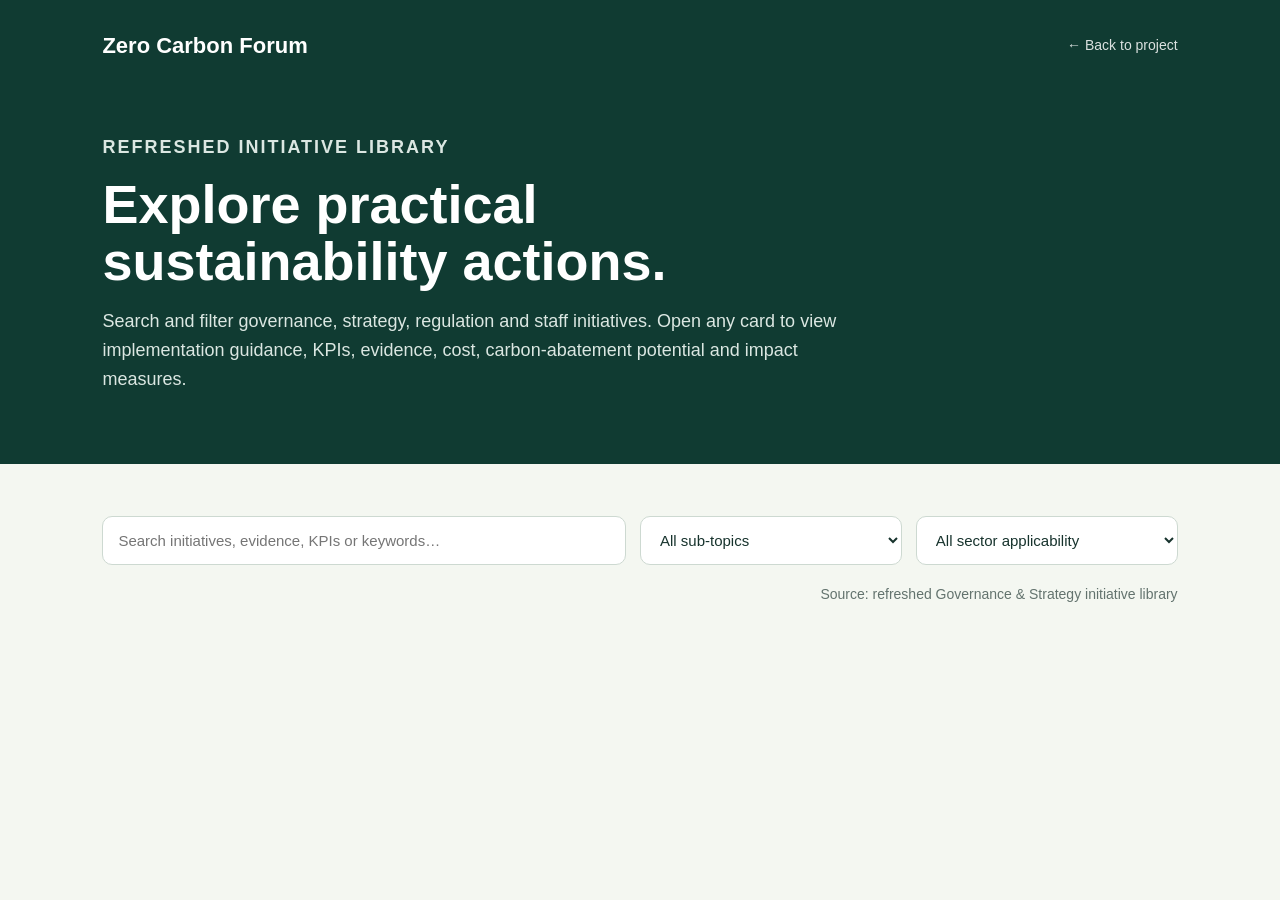
==== initiatives.html @ 6ce363f9 "Add initiatives.html for initiative library" ====
<!DOCTYPE html>
<html lang="en">

<head>

  <meta charset="UTF-8">

  <meta name="viewport"
        content="width=device-width,
        initial-scale=1.0">

  <title>
    Initiative Library | Zero Carbon Forum
  </title>

  <link rel="stylesheet"
        href="style.css">

</head>


<body class="library-page">


  <header class="library-header">

    <nav>

      <div class="logo">
        Zero Carbon Forum
      </div>

      <a class="back-link"
         href="index.html">
        ← Back to project
      </a>

    </nav>


    <p class="library-eyebrow">
      REFRESHED INITIATIVE LIBRARY
    </p>


    <h1>
      Explore practical sustainability actions.
    </h1>


    <p>
      Search and filter governance, strategy,
      regulation and staff initiatives.

      Open any card to view implementation guidance,
      KPIs, evidence, cost, carbon-abatement potential
      and impact measures.
    </p>

  </header>



  <main class="library-shell">


    <div class="library-controls">


      <input
        id="searchInput"
        class="control"
        type="search"
        placeholder="Search initiatives, evidence, KPIs or keywords…"
      >


      <select
        id="topicFilter"
        class="control"
      >

        <option value="">
          All sub-topics
        </option>

      </select>


      <select
        id="sectorFilter"
        class="control"
      >

        <option value="">
          All sector applicability
        </option>

      </select>


    </div>



    <div class="library-meta">

      <span id="resultCount">
      </span>

      <span>
        Source: refreshed Governance & Strategy
        initiative library
      </span>

    </div>



    <div
      id="initiativeGrid"
      class="initiative-grid">
    </div>


  </main>


  <script src="initiatives.js">
  </script>


</body>

</html>
---- style.css ----
* {
  box-sizing: border-box;
  margin: 0;
  padding: 0;
}

html {
  scroll-behavior: smooth;
}

body {
  font-family: Arial, Helvetica, sans-serif;
  color: #17332d;
  background: #f7f8f4;
  line-height: 1.6;
}


/* =========================
   HOME PAGE
========================= */

.hero {
  min-height: 88vh;
  padding: 30px 8%;

  background:
    linear-gradient(
      rgba(12, 53, 45, 0.88),
      rgba(12, 53, 45, 0.88)
    ),
    url(
      "https://images.unsplash.com/photo-1497250681960-ef046c08a56e?auto=format&fit=crop&w=1800&q=80"
    );

  background-size: cover;
  background-position: center;

  color: white;
}


nav {
  display: flex;
  justify-content: space-between;
  align-items: center;

  gap: 24px;
}


.logo {
  font-size: 22px;
  font-weight: 700;
}


.nav-links {
  display: flex;
  gap: 24px;
  flex-wrap: wrap;
  justify-content: flex-end;
}


.nav-links a {
  color: white;
  text-decoration: none;
  font-size: 14px;
}


.hero-content {
  max-width: 850px;
  margin-top: 150px;
}


.tag,
.section-label {
  font-size: 13px;
  letter-spacing: 2px;
  font-weight: 700;
  margin-bottom: 20px;
}


.hero h1 {
  font-size: 64px;
  line-height: 1.05;
  max-width: 900px;
}


.subtitle {
  max-width: 720px;
  margin-top: 28px;

  font-size: 20px;

  color: #e5ebe7;
}


.hero-actions {
  display: flex;
  gap: 14px;
  flex-wrap: wrap;
}


.button {
  display: inline-block;

  margin-top: 35px;

  padding: 14px 24px;

  background: #d8ef70;

  color: #17332d;

  text-decoration: none;

  border-radius: 30px;

  font-weight: 700;

  border: 1px solid #d8ef70;
}


.button-secondary {
  background: transparent;
  color: white;

  border-color: rgba(255, 255, 255, 0.65);
}


.section {
  padding: 100px 8%;
}


.section h2 {
  font-size: 46px;
  line-height: 1.15;

  margin-bottom: 25px;

  max-width: 800px;
}


.intro {
  max-width: 750px;

  font-size: 19px;

  color: #52635e;
}


.stats {
  display: grid;

  grid-template-columns: repeat(3, 1fr);

  gap: 25px;

  margin-top: 60px;
}


.stat-card {
  background: white;

  padding: 35px;

  border-radius: 14px;
}


.stat-card h3 {
  font-size: 42px;

  color: #27594e;
}


.light {
  background: #edf2ec;
}


.cards,
.insight-grid {
  display: grid;

  grid-template-columns: repeat(2, 1fr);

  gap: 25px;

  margin-top: 55px;
}


.card,
.insight {
  padding: 35px;

  background: white;

  border-radius: 14px;
}


.card span {
  color: #7d9c4d;

  font-weight: 700;
}


.card h3,
.insight h3 {
  margin: 15px 0 10px;

  font-size: 22px;
}


.dark {
  background: #153c34;

  color: white;
}


.dark .section-label {
  color: #d8ef70;
}


.recommendations {
  display: grid;

  grid-template-columns: repeat(3, 1fr);

  gap: 30px;

  margin-top: 50px;
}


.recommendations div {
  padding-top: 25px;

  border-top:
    1px solid rgba(255, 255, 255, 0.35);
}


.recommendations h3 {
  margin-bottom: 12px;
}


.library-cta {
  background: #f2f5ea;
}


footer {
  text-align: center;

  padding: 35px;

  background: #0d2924;

  color: #cdd8d4;
}



/* =========================
   INITIATIVE LIBRARY PAGE
========================= */


.library-page {
  background: #f4f7f1;

  min-height: 100vh;
}


.library-header {
  background: #103b32;

  color: white;

  padding: 28px 8% 70px;
}


.library-header nav {
  margin-bottom: 70px;
}


.back-link {
  color: white;

  text-decoration: none;

  opacity: 0.85;

  font-size: 14px;
}


.library-eyebrow {
  color: #d8ef70;

  letter-spacing: 2px;

  font-size: 13px;

  font-weight: 700;

  margin-bottom: 14px;
}


.library-header h1 {
  font-size: 54px;

  line-height: 1.05;

  max-width: 760px;
}


.library-header p {
  max-width: 760px;

  margin-top: 18px;

  color: #dbe7e2;

  font-size: 18px;
}


.library-shell {
  padding: 52px 8% 90px;
}


.library-controls {
  display: grid;

  grid-template-columns:
    2fr 1fr 1fr;

  gap: 14px;

  margin-bottom: 18px;
}


.control {
  width: 100%;

  border: 1px solid #cdd9d1;

  background: white;

  color: #17332d;

  border-radius: 10px;

  padding: 14px 15px;

  font-size: 15px;
}


.library-meta {
  display: flex;

  justify-content: space-between;

  gap: 20px;

  align-items: center;

  color: #63736e;

  margin-bottom: 28px;

  font-size: 14px;
}


.initiative-grid {
  display: grid;

  grid-template-columns:
    repeat(2, minmax(0, 1fr));

  gap: 20px;
}


.initiative-card {
  background: white;

  border: 1px solid #dfe7e1;

  border-radius: 16px;

  overflow: hidden;

  box-shadow:
    0 8px 22px rgba(21, 60, 52, 0.05);
}


.initiative-summary {
  padding: 24px;
}


.card-topline {
  display: flex;

  justify-content: space-between;

  gap: 12px;

  align-items: flex-start;

  margin-bottom: 14px;
}


.topic-pill {
  display: inline-block;

  padding: 6px 10px;

  border-radius: 999px;

  background: #edf3e7;

  color: #416149;

  font-size: 12px;

  font-weight: 700;
}


.initiative-card h3 {
  font-size: 22px;

  line-height: 1.25;

  margin-bottom: 12px;
}


.initiative-card .description {
  color: #5a6b66;

  font-size: 15px;
}


.quick-facts {
  display: grid;

  grid-template-columns:
    1fr 1fr;

  gap: 10px;

  margin-top: 18px;
}


.fact {
  background: #f7f9f5;

  border-radius: 10px;

  padding: 11px;
}


.fact-label {
  display: block;

  font-size: 11px;

  text-transform: uppercase;

  letter-spacing: 0.8px;

  color: #82908b;

  margin-bottom: 4px;
}


.fact-value {
  font-size: 13px;

  font-weight: 700;
}


.details-button {
  width: 100%;

  border: 0;

  border-top:
    1px solid #e5ebe7;

  background: #fbfcfa;

  color: #214c41;

  padding: 14px 18px;

  font-weight: 700;

  cursor: pointer;

  text-align: left;
}


.initiative-details {
  display: none;

  padding: 8px 24px 26px;

  border-top:
    1px solid #edf1ee;
}


.initiative-card.open
.initiative-details {
  display: block;
}


.detail-block {
  margin-top: 20px;
}


.detail-block h4 {
  font-size: 13px;

  text-transform: uppercase;

  letter-spacing: 1px;

  color: #567268;

  margin-bottom: 7px;
}


.detail-block p {
  color: #3f514b;

  font-size: 14px;

  white-space: pre-wrap;
}


.evidence-link {
  color: #27594e;

  word-break: break-word;
}


.empty-state {
  grid-column: 1 / -1;

  background: white;

  border:
    1px dashed #cbd7d0;

  border-radius: 14px;

  padding: 45px;

  text-align: center;

  color: #65766f;
}



/* =========================
   MOBILE
========================= */


@media (max-width: 900px) {

  .nav-links {
    display: none;
  }


  .hero h1,
  .library-header h1 {
    font-size: 42px;
  }


  .stats,
  .cards,
  .insight-grid,
  .recommendations,
  .initiative-grid,
  .library-controls {
    grid-template-columns: 1fr;
  }


  .section h2 {
    font-size: 36px;
  }


  .quick-facts {
    grid-template-columns: 1fr;
  }

}
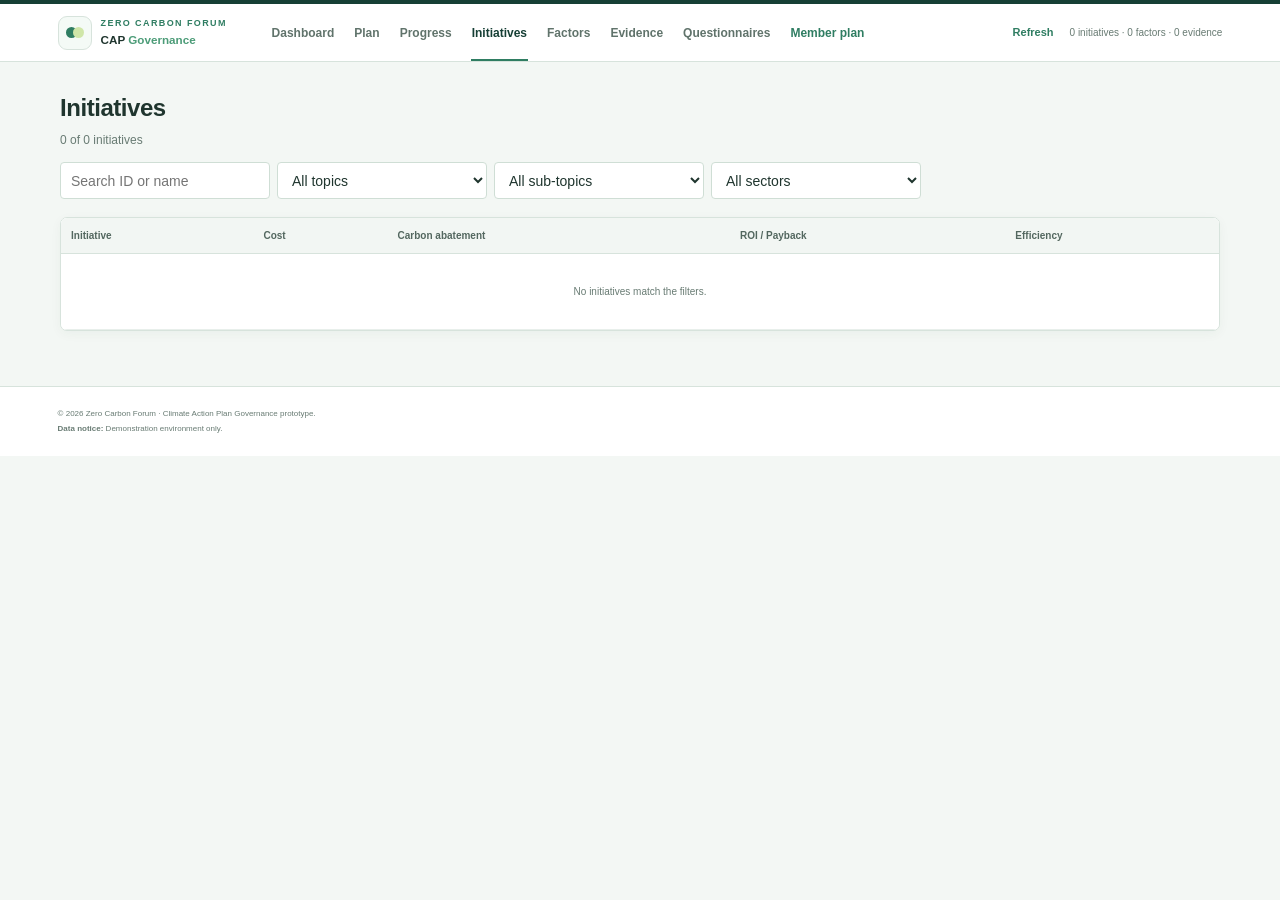
==== commit df08c1d8: "Rename initiative.html to initiatives.html" ====
--- a/initiatives.html
+++ b/initiatives.html
@@ -1,133 +1,269 @@
-<!DOCTYPE html>
+<!doctype html>
 <html lang="en">
 
 <head>
 
-  <meta charset="UTF-8">
-
-  <meta name="viewport"
-        content="width=device-width,
-        initial-scale=1.0">
-
-  <title>
-    Initiative Library | Zero Carbon Forum
-  </title>
-
-  <link rel="stylesheet"
-        href="style.css">
+<meta charset="utf-8">
+
+<meta
+  name="viewport"
+  content="width=device-width,initial-scale=1"
+>
+
+<title>
+  Initiatives · ZCF CAP
+</title>
+
+<link
+  rel="stylesheet"
+  href="style.css"
+>
 
 </head>
 
 
-<body class="library-page">
-
-
-  <header class="library-header">
-
-    <nav>
-
-      <div class="logo">
-        Zero Carbon Forum
-      </div>
-
-      <a class="back-link"
-         href="index.html">
-        ← Back to project
-      </a>
-
-    </nav>
-
-
-    <p class="library-eyebrow">
-      REFRESHED INITIATIVE LIBRARY
-    </p>
-
-
-    <h1>
-      Explore practical sustainability actions.
-    </h1>
-
-
-    <p>
-      Search and filter governance, strategy,
-      regulation and staff initiatives.
-
-      Open any card to view implementation guidance,
-      KPIs, evidence, cost, carbon-abatement potential
-      and impact measures.
-    </p>
-
-  </header>
-
-
-
-  <main class="library-shell">
-
-
-    <div class="library-controls">
-
-
-      <input
-        id="searchInput"
-        class="control"
-        type="search"
-        placeholder="Search initiatives, evidence, KPIs or keywords…"
-      >
-
-
-      <select
-        id="topicFilter"
-        class="control"
-      >
-
-        <option value="">
-          All sub-topics
-        </option>
-
-      </select>
-
-
-      <select
-        id="sectorFilter"
-        class="control"
-      >
-
-        <option value="">
-          All sector applicability
-        </option>
-
-      </select>
-
-
-    </div>
-
-
-
-    <div class="library-meta">
-
-      <span id="resultCount">
-      </span>
-
-      <span>
-        Source: refreshed Governance & Strategy
-        initiative library
-      </span>
-
-    </div>
-
-
-
-    <div
-      id="initiativeGrid"
-      class="initiative-grid">
-    </div>
-
-
-  </main>
-
-
-  <script src="initiatives.js">
-  </script>
+<body data-page="initiatives">
+
+
+<header class="topbar">
+
+  <a
+    class="brand"
+    href="index.html"
+  >
+
+    <span class="brand-mark">
+
+      <i></i>
+
+      <b></b>
+
+    </span>
+
+
+    <span class="brand-copy">
+
+      <strong>
+        ZERO CARBON FORUM
+      </strong>
+
+      <small>
+        CAP
+        <em>Governance</em>
+      </small>
+
+    </span>
+
+  </a>
+
+
+  <nav class="main-nav">
+
+    <a
+      href="index.html"
+      data-page="dashboard"
+    >
+      Dashboard
+    </a>
+
+    <a
+      href="plan.html"
+      data-page="plan"
+    >
+      Plan
+    </a>
+
+    <a
+      href="progress.html"
+      data-page="progress"
+    >
+      Progress
+    </a>
+
+    <a
+      href="initiatives.html"
+      data-page="initiatives"
+    >
+      Initiatives
+    </a>
+
+    <a
+      href="factors.html"
+      data-page="factors"
+    >
+      Factors
+    </a>
+
+    <a
+      href="evidence.html"
+      data-page="evidence"
+    >
+      Evidence
+    </a>
+
+    <a
+      href="questionnaires.html"
+      data-page="questionnaires"
+    >
+      Questionnaires
+    </a>
+
+    <a
+      href="member-plan.html"
+      class="member-link"
+    >
+      Member plan
+    </a>
+
+  </nav>
+
+
+  <div class="top-actions">
+
+    <button
+      id="refreshData"
+      class="text-btn"
+    >
+      Refresh
+    </button>
+
+    <span id="dataStatus">
+      Loading…
+    </span>
+
+  </div>
+
+</header>
+
+
+<main class="page-shell">
+
+
+<section class="heading compact">
+
+  <h1>
+    Initiatives
+  </h1>
+
+  <p id="initiativeSubtitle">
+    Loading initiative catalog…
+  </p>
+
+</section>
+
+
+<div class="filter-row">
+
+  <input
+    id="initiativeSearch"
+    placeholder="Search ID or name"
+  >
+
+
+  <select id="initiativeTopic">
+
+    <option value="">
+      All topics
+    </option>
+
+  </select>
+
+
+  <select id="initiativeSubtopic">
+
+    <option value="">
+      All sub-topics
+    </option>
+
+  </select>
+
+
+  <select id="initiativeSector">
+
+    <option value="">
+      All sectors
+    </option>
+
+  </select>
+
+</div>
+
+
+<section class="panel table-panel">
+
+  <div class="table-wrap">
+
+    <table>
+
+      <thead>
+
+        <tr>
+
+          <th>
+            Initiative
+          </th>
+
+          <th>
+            Cost
+          </th>
+
+          <th>
+            Carbon abatement
+          </th>
+
+          <th>
+            ROI / Payback
+          </th>
+
+          <th>
+            Efficiency
+          </th>
+
+        </tr>
+
+      </thead>
+
+
+      <tbody id="initiativeTable">
+
+        <tr>
+
+          <td
+            colspan="5"
+            class="empty-cell"
+          >
+            Loading…
+          </td>
+
+        </tr>
+
+      </tbody>
+
+    </table>
+
+  </div>
+
+</section>
+
+
+</main>
+
+
+<footer class="footer">
+
+  <p>
+    © 2026 Zero Carbon Forum · Climate Action Plan Governance prototype.
+  </p>
+
+  <p>
+    <strong>Data notice:</strong>
+    Demonstration environment only.
+  </p>
+
+</footer>
+
+
+<script src="app.js"></script>
 
 
 </body>
--- a/style.css
+++ b/style.css
@@ -1,654 +1,2210 @@
+:root {
+
+  --forest:
+    #163f35;
+
+  --forest2:
+    #205c4c;
+
+  --green:
+    #2f7d62;
+
+  --green2:
+    #4c9c78;
+
+  --mint:
+    #eaf5ef;
+
+  --mint2:
+    #f4faf6;
+
+  --sage:
+    #dfece4;
+
+  --lime:
+    #cfe6a8;
+
+  --text:
+    #1f352e;
+
+  --muted:
+    #687b73;
+
+  --page:
+    #f3f7f4;
+
+  --white:
+    #ffffff;
+
+  --line:
+    #d7e3dc;
+
+  --line2:
+    #e8efeb;
+
+  --amber:
+    #a46418;
+
+  --amberbg:
+    #fff9ed;
+
+  --red:
+    #b6524c;
+
+  --shadow:
+    0 3px 12px
+    rgba(
+      24,
+      64,
+      53,
+      0.045
+    );
+
+}
+
+
+
 * {
-  box-sizing: border-box;
-  margin: 0;
-  padding: 0;
-}
+
+  box-sizing:
+    border-box;
+
+}
+
+
 
 html {
-  scroll-behavior: smooth;
-}
+
+  scroll-behavior:
+    smooth;
+
+}
+
+
 
 body {
-  font-family: Arial, Helvetica, sans-serif;
-  color: #17332d;
-  background: #f7f8f4;
-  line-height: 1.6;
-}
-
-
-/* =========================
-   HOME PAGE
-========================= */
-
-.hero {
-  min-height: 88vh;
-  padding: 30px 8%;
-
-  background:
-    linear-gradient(
-      rgba(12, 53, 45, 0.88),
-      rgba(12, 53, 45, 0.88)
-    ),
-    url(
-      "https://images.unsplash.com/photo-1497250681960-ef046c08a56e?auto=format&fit=crop&w=1800&q=80"
+
+  margin:
+    0;
+
+  background:
+    var(--page);
+
+  color:
+    var(--text);
+
+  font-family:
+    Inter,
+    -apple-system,
+    BlinkMacSystemFont,
+    "Segoe UI",
+    Arial,
+    sans-serif;
+
+  font-size:
+    14px;
+
+  line-height:
+    1.5;
+
+}
+
+
+
+button,
+input,
+select,
+textarea {
+
+  font:
+    inherit;
+
+}
+
+
+
+/* ===============================
+   TOP NAVIGATION
+================================ */
+
+.topbar {
+
+  min-height:
+    62px;
+
+  background:
+    var(--white);
+
+  border-top:
+    4px solid
+    var(--forest);
+
+  border-bottom:
+    1px solid
+    var(--line);
+
+  display:
+    flex;
+
+  align-items:
+    center;
+
+  padding:
+    0 4.5%;
+
+  gap:
+    24px;
+
+  position:
+    sticky;
+
+  top:
+    0;
+
+  z-index:
+    50;
+
+}
+
+
+
+.brand {
+
+  display:
+    flex;
+
+  align-items:
+    center;
+
+  gap:
+    9px;
+
+  text-decoration:
+    none;
+
+  color:
+    var(--text);
+
+  min-width:
+    180px;
+
+}
+
+
+
+.brand-mark {
+
+  width:
+    34px;
+
+  height:
+    34px;
+
+  border:
+    1px solid
+    var(--line);
+
+  border-radius:
+    9px;
+
+  display:
+    flex;
+
+  align-items:
+    center;
+
+  justify-content:
+    center;
+
+  background:
+    var(--mint2);
+
+}
+
+
+
+.brand-mark i,
+.brand-mark b {
+
+  display:
+    block;
+
+  width:
+    11px;
+
+  height:
+    11px;
+
+  border-radius:
+    50%;
+
+  margin:
+    -2px;
+
+}
+
+
+
+.brand-mark i {
+
+  background:
+    var(--green);
+
+}
+
+
+
+.brand-mark b {
+
+  background:
+    var(--lime);
+
+}
+
+
+
+.brand-copy strong {
+
+  display:
+    block;
+
+  font-size:
+    9px;
+
+  letter-spacing:
+    1.4px;
+
+  color:
+    var(--green);
+
+  font-weight:
+    800;
+
+}
+
+
+
+.brand-copy small {
+
+  display:
+    block;
+
+  font-weight:
+    750;
+
+}
+
+
+
+.brand-copy em {
+
+  font-style:
+    normal;
+
+  color:
+    var(--green2);
+
+}
+
+
+
+.main-nav {
+
+  display:
+    flex;
+
+  align-self:
+    stretch;
+
+  align-items:
+    center;
+
+  flex:
+    1;
+
+  overflow-x:
+    auto;
+
+}
+
+
+
+.main-nav a {
+
+  height:
+    100%;
+
+  display:
+    flex;
+
+  align-items:
+    center;
+
+  padding:
+    0 10px;
+
+  color:
+    #60736b;
+
+  text-decoration:
+    none;
+
+  font-size:
+    12px;
+
+  font-weight:
+    650;
+
+  white-space:
+    nowrap;
+
+  position:
+    relative;
+
+}
+
+
+
+.main-nav a:hover {
+
+  color:
+    var(--forest);
+
+}
+
+
+
+.main-nav a.active {
+
+  color:
+    var(--forest);
+
+}
+
+
+
+.main-nav a.active::after {
+
+  content:
+    "";
+
+  position:
+    absolute;
+
+  left:
+    9px;
+
+  right:
+    9px;
+
+  bottom:
+    0;
+
+  height:
+    2px;
+
+  background:
+    var(--green);
+
+}
+
+
+
+.main-nav .member-link {
+
+  color:
+    var(--green);
+
+}
+
+
+
+.top-actions {
+
+  display:
+    flex;
+
+  align-items:
+    center;
+
+  gap:
+    10px;
+
+}
+
+
+
+.text-btn {
+
+  border:
+    0;
+
+  background:
+    none;
+
+  color:
+    var(--green);
+
+  font-size:
+    11px;
+
+  font-weight:
+    700;
+
+  cursor:
+    pointer;
+
+}
+
+
+
+#dataStatus {
+
+  font-size:
+    10px;
+
+  color:
+    var(--muted);
+
+  white-space:
+    nowrap;
+
+}
+
+
+
+/* ===============================
+   MAIN
+================================ */
+
+.page-shell {
+
+  width:
+    min(
+      1160px,
+      calc(
+        100% - 46px
+      )
     );
 
-  background-size: cover;
-  background-position: center;
-
-  color: white;
-}
-
-
-nav {
-  display: flex;
-  justify-content: space-between;
-  align-items: center;
-
-  gap: 24px;
-}
-
-
-.logo {
-  font-size: 22px;
-  font-weight: 700;
-}
-
-
-.nav-links {
-  display: flex;
-  gap: 24px;
-  flex-wrap: wrap;
-  justify-content: flex-end;
-}
-
-
-.nav-links a {
-  color: white;
-  text-decoration: none;
-  font-size: 14px;
-}
-
-
-.hero-content {
-  max-width: 850px;
-  margin-top: 150px;
-}
-
-
-.tag,
+  margin:
+    auto;
+
+  padding:
+    28px 0 55px;
+
+}
+
+
+
+.heading {
+
+  margin-bottom:
+    20px;
+
+}
+
+
+
+.heading.compact {
+
+  margin-bottom:
+    13px;
+
+}
+
+
+
+.heading.split {
+
+  display:
+    flex;
+
+  justify-content:
+    space-between;
+
+  align-items:
+    flex-start;
+
+  gap:
+    20px;
+
+}
+
+
+
+.heading h1 {
+
+  font-size:
+    24px;
+
+  letter-spacing:
+    -0.45px;
+
+  margin:
+    0 0 5px;
+
+}
+
+
+
+.heading p {
+
+  margin:
+    0;
+
+  color:
+    var(--muted);
+
+  font-size:
+    12px;
+
+}
+
+
+
+.eyebrow {
+
+  font-size:
+    9px;
+
+  letter-spacing:
+    1.6px;
+
+  color:
+    var(--green);
+
+  font-weight:
+    850;
+
+  margin:
+    0 0 7px;
+
+  text-transform:
+    uppercase;
+
+}
+
+
+
 .section-label {
-  font-size: 13px;
-  letter-spacing: 2px;
-  font-weight: 700;
-  margin-bottom: 20px;
-}
-
-
-.hero h1 {
-  font-size: 64px;
-  line-height: 1.05;
-  max-width: 900px;
-}
-
-
-.subtitle {
-  max-width: 720px;
-  margin-top: 28px;
-
-  font-size: 20px;
-
-  color: #e5ebe7;
-}
-
-
-.hero-actions {
-  display: flex;
-  gap: 14px;
-  flex-wrap: wrap;
-}
-
-
-.button {
-  display: inline-block;
-
-  margin-top: 35px;
-
-  padding: 14px 24px;
-
-  background: #d8ef70;
-
-  color: #17332d;
-
-  text-decoration: none;
-
-  border-radius: 30px;
-
-  font-weight: 700;
-
-  border: 1px solid #d8ef70;
-}
-
-
-.button-secondary {
-  background: transparent;
-  color: white;
-
-  border-color: rgba(255, 255, 255, 0.65);
-}
-
-
-.section {
-  padding: 100px 8%;
-}
-
-
-.section h2 {
-  font-size: 46px;
-  line-height: 1.15;
-
-  margin-bottom: 25px;
-
-  max-width: 800px;
-}
-
-
-.intro {
-  max-width: 750px;
-
-  font-size: 19px;
-
-  color: #52635e;
-}
-
-
-.stats {
-  display: grid;
-
-  grid-template-columns: repeat(3, 1fr);
-
-  gap: 25px;
-
-  margin-top: 60px;
-}
-
-
-.stat-card {
-  background: white;
-
-  padding: 35px;
-
-  border-radius: 14px;
-}
-
-
-.stat-card h3 {
-  font-size: 42px;
-
-  color: #27594e;
-}
-
-
-.light {
-  background: #edf2ec;
-}
-
-
-.cards,
-.insight-grid {
-  display: grid;
-
-  grid-template-columns: repeat(2, 1fr);
-
-  gap: 25px;
-
-  margin-top: 55px;
-}
-
-
-.card,
-.insight {
-  padding: 35px;
-
-  background: white;
-
-  border-radius: 14px;
-}
-
-
-.card span {
-  color: #7d9c4d;
-
-  font-weight: 700;
-}
-
-
-.card h3,
-.insight h3 {
-  margin: 15px 0 10px;
-
-  font-size: 22px;
-}
-
-
-.dark {
-  background: #153c34;
-
-  color: white;
-}
-
-
-.dark .section-label {
-  color: #d8ef70;
-}
-
-
-.recommendations {
-  display: grid;
-
-  grid-template-columns: repeat(3, 1fr);
-
-  gap: 30px;
-
-  margin-top: 50px;
-}
-
-
-.recommendations div {
-  padding-top: 25px;
-
-  border-top:
-    1px solid rgba(255, 255, 255, 0.35);
-}
-
-
-.recommendations h3 {
-  margin-bottom: 12px;
-}
-
-
-.library-cta {
-  background: #f2f5ea;
-}
-
-
-footer {
-  text-align: center;
-
-  padding: 35px;
-
-  background: #0d2924;
-
-  color: #cdd8d4;
-}
-
-
-
-/* =========================
-   INITIATIVE LIBRARY PAGE
-========================= */
-
-
-.library-page {
-  background: #f4f7f1;
-
-  min-height: 100vh;
-}
-
-
-.library-header {
-  background: #103b32;
-
-  color: white;
-
-  padding: 28px 8% 70px;
-}
-
-
-.library-header nav {
-  margin-bottom: 70px;
-}
-
-
-.back-link {
-  color: white;
-
-  text-decoration: none;
-
-  opacity: 0.85;
-
-  font-size: 14px;
-}
-
-
-.library-eyebrow {
-  color: #d8ef70;
-
-  letter-spacing: 2px;
-
-  font-size: 13px;
-
-  font-weight: 700;
-
-  margin-bottom: 14px;
-}
-
-
-.library-header h1 {
-  font-size: 54px;
-
-  line-height: 1.05;
-
-  max-width: 760px;
-}
-
-
-.library-header p {
-  max-width: 760px;
-
-  margin-top: 18px;
-
-  color: #dbe7e2;
-
-  font-size: 18px;
-}
-
-
-.library-shell {
-  padding: 52px 8% 90px;
-}
-
-
-.library-controls {
-  display: grid;
+
+  font-size:
+    11px;
+
+  margin:
+    24px 0 8px;
+
+}
+
+
+
+/* ===============================
+   BUTTONS
+================================ */
+
+.btn {
+
+  display:
+    inline-flex;
+
+  align-items:
+    center;
+
+  justify-content:
+    center;
+
+  border-radius:
+    6px;
+
+  padding:
+    9px 14px;
+
+  border:
+    1px solid
+    var(--line);
+
+  font-size:
+    10px;
+
+  font-weight:
+    750;
+
+  text-decoration:
+    none;
+
+  cursor:
+    pointer;
+
+}
+
+
+
+.btn.primary {
+
+  background:
+    var(--forest2);
+
+  border-color:
+    var(--forest2);
+
+  color:
+    white;
+
+}
+
+
+
+.btn.primary:hover {
+
+  background:
+    var(--forest);
+
+}
+
+
+
+.btn.secondary {
+
+  background:
+    white;
+
+  color:
+    var(--forest);
+
+}
+
+
+
+.btn.danger {
+
+  background:
+    white;
+
+  color:
+    var(--red);
+
+  border-color:
+    #dfaaa6;
+
+}
+
+
+
+/* ===============================
+   DASHBOARD CARDS
+================================ */
+
+.metric-grid {
+
+  display:
+    grid;
+
+  gap:
+    10px;
+
+}
+
+
+
+.metric-grid.four {
 
   grid-template-columns:
-    2fr 1fr 1fr;
-
-  gap: 14px;
-
-  margin-bottom: 18px;
-}
-
-
-.control {
-  width: 100%;
-
-  border: 1px solid #cdd9d1;
-
-  background: white;
-
-  color: #17332d;
-
-  border-radius: 10px;
-
-  padding: 14px 15px;
-
-  font-size: 15px;
-}
-
-
-.library-meta {
-  display: flex;
-
-  justify-content: space-between;
-
-  gap: 20px;
-
-  align-items: center;
-
-  color: #63736e;
-
-  margin-bottom: 28px;
-
-  font-size: 14px;
-}
-
-
-.initiative-grid {
-  display: grid;
+    repeat(
+      4,
+      1fr
+    );
+
+}
+
+
+
+.metric-grid.five {
 
   grid-template-columns:
-    repeat(2, minmax(0, 1fr));
-
-  gap: 20px;
-}
-
-
-.initiative-card {
-  background: white;
-
-  border: 1px solid #dfe7e1;
-
-  border-radius: 16px;
-
-  overflow: hidden;
+    repeat(
+      5,
+      1fr
+    );
+
+}
+
+
+
+.metric-card {
+
+  background:
+    white;
+
+  border:
+    1px solid
+    var(--line);
+
+  border-radius:
+    7px;
+
+  padding:
+    14px;
+
+  min-height:
+    100px;
 
   box-shadow:
-    0 8px 22px rgba(21, 60, 52, 0.05);
-}
-
-
-.initiative-summary {
-  padding: 24px;
-}
-
-
-.card-topline {
-  display: flex;
-
-  justify-content: space-between;
-
-  gap: 12px;
-
-  align-items: flex-start;
-
-  margin-bottom: 14px;
-}
-
-
-.topic-pill {
-  display: inline-block;
-
-  padding: 6px 10px;
-
-  border-radius: 999px;
-
-  background: #edf3e7;
-
-  color: #416149;
-
-  font-size: 12px;
-
-  font-weight: 700;
-}
-
-
-.initiative-card h3 {
-  font-size: 22px;
-
-  line-height: 1.25;
-
-  margin-bottom: 12px;
-}
-
-
-.initiative-card .description {
-  color: #5a6b66;
-
-  font-size: 15px;
-}
-
-
-.quick-facts {
-  display: grid;
+    var(--shadow);
+
+}
+
+
+
+.metric-card.warn {
+
+  background:
+    var(--amberbg);
+
+  border-color:
+    #e7cb9e;
+
+}
+
+
+
+.metric-card span,
+.metric-card small {
+
+  display:
+    block;
+
+  color:
+    var(--muted);
+
+  font-size:
+    9px;
+
+}
+
+
+
+.metric-card strong {
+
+  display:
+    block;
+
+  font-size:
+    28px;
+
+  line-height:
+    1.15;
+
+  margin:
+    4px 0;
+
+  color:
+    var(--forest);
+
+}
+
+
+
+.metric-card.warn strong {
+
+  color:
+    var(--amber);
+
+}
+
+
+
+.metric-card.compact {
+
+  min-height:
+    67px;
+
+}
+
+
+
+.metric-card.compact strong {
+
+  font-size:
+    22px;
+
+}
+
+
+
+/* ===============================
+   MANAGE LIBRARY
+================================ */
+
+.manage-grid {
+
+  display:
+    grid;
 
   grid-template-columns:
     1fr 1fr;
 
-  gap: 10px;
-
-  margin-top: 18px;
-}
-
-
-.fact {
-  background: #f7f9f5;
-
-  border-radius: 10px;
-
-  padding: 11px;
-}
-
-
-.fact-label {
-  display: block;
-
-  font-size: 11px;
-
-  text-transform: uppercase;
-
-  letter-spacing: 0.8px;
-
-  color: #82908b;
-
-  margin-bottom: 4px;
-}
-
-
-.fact-value {
-  font-size: 13px;
-
-  font-weight: 700;
-}
-
-
-.details-button {
-  width: 100%;
-
-  border: 0;
+  gap:
+    10px;
+
+}
+
+
+
+.manage-card {
+
+  min-height:
+    65px;
+
+  background:
+    white;
+
+  border:
+    1px solid
+    var(--line);
+
+  border-radius:
+    7px;
+
+  padding:
+    13px;
+
+  text-decoration:
+    none;
+
+  color:
+    var(--text);
+
+  box-shadow:
+    var(--shadow);
+
+}
+
+
+
+.manage-card:hover {
+
+  border-color:
+    #a9c6b6;
+
+  background:
+    var(--mint2);
+
+}
+
+
+
+.manage-card strong,
+.manage-card span {
+
+  display:
+    block;
+
+}
+
+
+
+.manage-card strong {
+
+  font-size:
+    12px;
+
+  margin-bottom:
+    4px;
+
+  color:
+    var(--forest);
+
+}
+
+
+
+.manage-card span {
+
+  font-size:
+    10px;
+
+  color:
+    var(--muted);
+
+}
+
+
+
+/* ===============================
+   PANELS
+================================ */
+
+.panel {
+
+  background:
+    white;
+
+  border:
+    1px solid
+    var(--line);
+
+  border-radius:
+    7px;
+
+  padding:
+    14px;
+
+  margin-top:
+    18px;
+
+  box-shadow:
+    var(--shadow);
+
+}
+
+
+
+.panel.table-panel {
+
+  padding:
+    0;
+
+  overflow:
+    hidden;
+
+}
+
+
+
+.panel-head {
+
+  display:
+    flex;
+
+  justify-content:
+    space-between;
+
+  align-items:
+    center;
+
+  gap:
+    14px;
+
+  margin-bottom:
+    10px;
+
+}
+
+
+
+.panel-head h2,
+.panel h2 {
+
+  font-size:
+    12px;
+
+  margin:
+    0 0 7px;
+
+}
+
+
+
+.panel-head p,
+.muted-copy {
+
+  font-size:
+    10px;
+
+  color:
+    var(--muted);
+
+  margin:
+    3px 0;
+
+}
+
+
+
+.underlink,
+.text-action {
+
+  border:
+    0;
+
+  background:
+    none;
+
+  color:
+    var(--green);
+
+  font-size:
+    10px;
+
+  font-weight:
+    700;
+
+  text-decoration:
+    underline;
+
+  cursor:
+    pointer;
+
+}
+
+
+
+/* ===============================
+   ACTIVITY
+================================ */
+
+.activity-list {
 
   border-top:
-    1px solid #e5ebe7;
-
-  background: #fbfcfa;
-
-  color: #214c41;
-
-  padding: 14px 18px;
-
-  font-weight: 700;
-
-  cursor: pointer;
-
-  text-align: left;
-}
-
-
-.initiative-details {
-  display: none;
-
-  padding: 8px 24px 26px;
+    1px solid
+    var(--line2);
+
+}
+
+
+
+.activity-row {
+
+  display:
+    grid;
+
+  grid-template-columns:
+    130px 1fr 120px;
+
+  gap:
+    12px;
+
+  padding:
+    10px 0;
+
+  border-bottom:
+    1px solid
+    var(--line2);
+
+  font-size:
+    10px;
+
+}
+
+
+
+/* ===============================
+   TECHNICAL HEALTH
+================================ */
+
+.technical summary {
+
+  font-size:
+    10px;
+
+  font-weight:
+    750;
+
+  cursor:
+    pointer;
+
+}
+
+
+
+.technical-grid {
+
+  display:
+    grid;
+
+  grid-template-columns:
+    repeat(
+      4,
+      1fr
+    );
+
+  gap:
+    12px;
 
   border-top:
-    1px solid #edf1ee;
-}
-
-
-.initiative-card.open
-.initiative-details {
-  display: block;
-}
-
-
-.detail-block {
-  margin-top: 20px;
-}
-
-
-.detail-block h4 {
-  font-size: 13px;
-
-  text-transform: uppercase;
-
-  letter-spacing: 1px;
-
-  color: #567268;
-
-  margin-bottom: 7px;
-}
-
-
-.detail-block p {
-  color: #3f514b;
-
-  font-size: 14px;
-
-  white-space: pre-wrap;
-}
-
-
-.evidence-link {
-  color: #27594e;
-
-  word-break: break-word;
-}
-
-
-.empty-state {
-  grid-column: 1 / -1;
-
-  background: white;
+    1px solid
+    var(--line2);
+
+  margin-top:
+    10px;
+
+  padding-top:
+    12px;
+
+}
+
+
+
+.technical-grid span {
+
+  display:
+    block;
+
+  color:
+    var(--muted);
+
+  font-size:
+    9px;
+
+}
+
+
+
+.technical-grid strong {
+
+  font-size:
+    13px;
+
+}
+
+
+
+/* ===============================
+   COVERAGE BAR
+================================ */
+
+.coverage-bars {
+
+  display:
+    flex;
+
+  flex-direction:
+    column;
+
+  gap:
+    12px;
+
+}
+
+
+
+.coverage-row {
+
+  display:
+    grid;
+
+  grid-template-columns:
+    100px 1fr 70px;
+
+  gap:
+    10px;
+
+  align-items:
+    center;
+
+  font-size:
+    10px;
+
+}
+
+
+
+.bar-track {
+
+  height:
+    9px;
+
+  background:
+    #edf3ef;
+
+  border-radius:
+    10px;
+
+  overflow:
+    hidden;
+
+}
+
+
+
+.bar-fill {
+
+  height:
+    100%;
+
+  background:
+    var(--green);
+
+  border-radius:
+    10px;
+
+}
+
+
+
+/* ===============================
+   FILTERS
+================================ */
+
+.filter-row {
+
+  display:
+    flex;
+
+  gap:
+    7px;
+
+  flex-wrap:
+    wrap;
+
+  margin:
+    10px 0;
+
+}
+
+
+
+.filter-row input,
+.filter-row select,
+.panel input,
+.simple-field input {
+
+  height:
+    37px;
 
   border:
-    1px dashed #cbd7d0;
-
-  border-radius: 14px;
-
-  padding: 45px;
-
-  text-align: center;
-
-  color: #65766f;
-}
-
-
-
-/* =========================
-   MOBILE
-========================= */
-
-
-@media (max-width: 900px) {
-
-  .nav-links {
-    display: none;
+    1px solid
+    #cfded5;
+
+  background:
+    white;
+
+  color:
+    var(--text);
+
+  padding:
+    0 10px;
+
+  min-width:
+    210px;
+
+  outline:
+    none;
+
+  border-radius:
+    4px;
+
+}
+
+
+
+.wide-input {
+
+  width:
+    430px;
+
+}
+
+
+
+/* ===============================
+   TABLE
+================================ */
+
+.table-wrap {
+
+  overflow:
+    auto;
+
+}
+
+
+
+table {
+
+  width:
+    100%;
+
+  border-collapse:
+    collapse;
+
+  background:
+    white;
+
+  font-size:
+    10px;
+
+}
+
+
+
+th {
+
+  text-align:
+    left;
+
+  background:
+    #f2f6f3;
+
+  color:
+    #53675f;
+
+  padding:
+    10px;
+
+  border-bottom:
+    1px solid
+    var(--line);
+
+  white-space:
+    nowrap;
+
+}
+
+
+
+td {
+
+  padding:
+    10px;
+
+  border-bottom:
+    1px solid
+    var(--line2);
+
+  vertical-align:
+    top;
+
+  line-height:
+    1.5;
+
+}
+
+
+
+tbody tr:hover td {
+
+  background:
+    #fbfdfc;
+
+}
+
+
+
+.empty-cell {
+
+  text-align:
+    center;
+
+  color:
+    var(--muted);
+
+  padding:
+    30px;
+
+}
+
+
+
+.initiative-title strong {
+
+  display:
+    block;
+
+  color:
+    var(--forest);
+
+  font-size:
+    10px;
+
+}
+
+
+
+.initiative-title small {
+
+  display:
+    block;
+
+  color:
+    var(--muted);
+
+  margin-top:
+    4px;
+
+}
+
+
+
+.pill {
+
+  display:
+    inline-block;
+
+  padding:
+    3px 7px;
+
+  border-radius:
+    999px;
+
+  font-size:
+    8px;
+
+}
+
+
+
+.pill.success {
+
+  background:
+    var(--mint);
+
+  color:
+    var(--green);
+
+}
+
+
+
+.pill.neutral {
+
+  background:
+    #edf1ef;
+
+  color:
+    #687b73;
+
+}
+
+
+
+.toggle {
+
+  font-size:
+    9px;
+
+  color:
+    #697b73;
+
+}
+
+
+
+.toggle.on {
+
+  color:
+    var(--green);
+
+  font-weight:
+    800;
+
+}
+
+
+
+.source-link {
+
+  color:
+    var(--green);
+
+  text-decoration:
+    underline;
+
+}
+
+
+
+.factor-type {
+
+  display:
+    inline-block;
+
+  padding:
+    3px 7px;
+
+  border-radius:
+    999px;
+
+  background:
+    var(--mint);
+
+  color:
+    var(--green);
+
+  font-size:
+    8px;
+
+  font-weight:
+    700;
+
+}
+
+
+
+.availability {
+
+  font-size:
+    8px;
+
+  font-weight:
+    700;
+
+  color:
+    var(--green);
+
+}
+
+
+
+/* ===============================
+   QUESTIONNAIRE
+================================ */
+
+.question-shell {
+
+  width:
+    min(
+      700px,
+      100%
+    );
+
+  margin:
+    auto;
+
+  background:
+    white;
+
+  border:
+    1px solid
+    var(--line);
+
+  border-radius:
+    11px;
+
+  padding:
+    22px;
+
+  box-shadow:
+    var(--shadow);
+
+}
+
+
+
+.step-pills {
+
+  display:
+    flex;
+
+  gap:
+    7px;
+
+  flex-wrap:
+    wrap;
+
+  margin-bottom:
+    22px;
+
+}
+
+
+
+.step-pills button {
+
+  border:
+    1px solid
+    #9ccdb4;
+
+  background:
+    #f0fbf5;
+
+  color:
+    #315f4d;
+
+  border-radius:
+    20px;
+
+  padding:
+    6px 11px;
+
+  font-size:
+    9px;
+
+  cursor:
+    pointer;
+
+}
+
+
+
+.step-pills button.active {
+
+  background:
+    var(--forest2);
+
+  border-color:
+    var(--forest2);
+
+  color:
+    white;
+
+}
+
+
+
+.qpanel {
+
+  display:
+    none;
+
+}
+
+
+
+.qpanel.active {
+
+  display:
+    block;
+
+}
+
+
+
+.qpanel h2 {
+
+  font-size:
+    19px;
+
+  margin:
+    3px 0;
+
+}
+
+
+
+.qpanel > p {
+
+  color:
+    var(--muted);
+
+  font-size:
+    11px;
+
+}
+
+
+
+.step-caption {
+
+  color:
+    var(--green) !important;
+
+  font-size:
+    9px !important;
+
+  font-weight:
+    800;
+
+}
+
+
+
+.question {
+
+  display:
+    block;
+
+  margin:
+    20px 0;
+
+}
+
+
+
+.question > span {
+
+  display:
+    block;
+
+  font-size:
+    11px;
+
+  font-weight:
+    750;
+
+}
+
+
+
+.question > small {
+
+  display:
+    block;
+
+  font-size:
+    9px;
+
+  color:
+    var(--muted);
+
+  margin:
+    4px 0 8px;
+
+}
+
+
+
+.question > input {
+
+  width:
+    100%;
+
+  height:
+    37px;
+
+  border:
+    1px solid
+    var(--line);
+
+  border-radius:
+    5px;
+
+  padding:
+    0 10px;
+
+}
+
+
+
+.radio-grid {
+
+  display:
+    grid;
+
+  grid-template-columns:
+    1fr 1fr;
+
+  gap:
+    8px;
+
+}
+
+
+
+.radio-grid label {
+
+  border:
+    1px solid
+    var(--line);
+
+  border-radius:
+    6px;
+
+  padding:
+    9px;
+
+  font-size:
+    10px;
+
+}
+
+
+
+.placeholder-box {
+
+  border:
+    1px dashed
+    #aec6b9;
+
+  background:
+    var(--mint2);
+
+  padding:
+    45px;
+
+  text-align:
+    center;
+
+  color:
+    var(--muted);
+
+  margin-top:
+    18px;
+
+}
+
+
+
+.form-actions {
+
+  border-top:
+    1px solid
+    var(--line2);
+
+  margin-top:
+    22px;
+
+  padding-top:
+    14px;
+
+  display:
+    grid;
+
+  grid-template-columns:
+    1fr auto 1fr;
+
+  align-items:
+    center;
+
+}
+
+
+
+.form-actions > div {
+
+  display:
+    flex;
+
+  gap:
+    8px;
+
+}
+
+
+
+.form-actions > :last-child {
+
+  justify-self:
+    end;
+
+}
+
+
+
+.muted {
+
+  color:
+    #86948e;
+
+}
+
+
+
+/* ===============================
+   PROGRESS / MEMBER
+================================ */
+
+.two-col,
+.member-grid {
+
+  display:
+    grid;
+
+  grid-template-columns:
+    1fr 1fr;
+
+  gap:
+    14px;
+
+}
+
+
+
+.green-panel {
+
+  background:
+    var(--mint);
+
+}
+
+
+
+.file-field,
+.simple-field {
+
+  display:
+    flex;
+
+  flex-direction:
+    column;
+
+  gap:
+    6px;
+
+  font-size:
+    10px;
+
+  margin:
+    14px 0;
+
+}
+
+
+
+.button-row {
+
+  display:
+    flex;
+
+  gap:
+    8px;
+
+}
+
+
+
+.narrow-panel {
+
+  max-width:
+    450px;
+
+}
+
+
+
+.narrow-panel input {
+
+  display:
+    block;
+
+  width:
+    100%;
+
+  margin:
+    8px 0;
+
+}
+
+
+
+.error {
+
+  color:
+    var(--red);
+
+  font-size:
+    10px;
+
+}
+
+
+
+.hidden {
+
+  display:
+    none;
+
+}
+
+
+
+.member-summary {
+
+  display:
+    grid;
+
+  grid-template-columns:
+    repeat(
+      4,
+      1fr
+    );
+
+  gap:
+    8px;
+
+  margin:
+    15px 0;
+
+}
+
+
+
+.member-summary div {
+
+  background:
+    var(--mint2);
+
+  border:
+    1px solid
+    var(--line);
+
+  border-radius:
+    6px;
+
+  padding:
+    10px;
+
+}
+
+
+
+.member-summary span {
+
+  display:
+    block;
+
+  font-size:
+    8px;
+
+  color:
+    var(--muted);
+
+}
+
+
+
+.member-summary strong {
+
+  font-size:
+    11px;
+
+}
+
+
+
+/* ===============================
+   FOOTER
+================================ */
+
+.footer {
+
+  background:
+    white;
+
+  border-top:
+    1px solid
+    var(--line);
+
+  padding:
+    18px 4.5%;
+
+  font-size:
+    8px;
+
+  color:
+    var(--muted);
+
+}
+
+
+
+.footer p {
+
+  margin:
+    3px 0;
+
+}
+
+
+
+/* ===============================
+   RESPONSIVE
+================================ */
+
+@media
+(max-width: 900px) {
+
+  .topbar {
+
+    height:
+      auto;
+
+    flex-wrap:
+      wrap;
+
+    padding:
+      10px 15px;
+
   }
 
 
-  .hero h1,
-  .library-header h1 {
-    font-size: 42px;
+  .main-nav {
+
+    order:
+      3;
+
+    width:
+      100%;
+
+    height:
+      36px;
+
   }
 
 
-  .stats,
-  .cards,
-  .insight-grid,
-  .recommendations,
-  .initiative-grid,
-  .library-controls {
-    grid-template-columns: 1fr;
+  .page-shell {
+
+    width:
+      calc(
+        100% - 24px
+      );
+
   }
 
 
-  .section h2 {
-    font-size: 36px;
+  .metric-grid.four,
+  .metric-grid.five,
+  .manage-grid,
+  .two-col,
+  .member-grid {
+
+    grid-template-columns:
+      1fr 1fr;
+
   }
 
 
-  .quick-facts {
-    grid-template-columns: 1fr;
+  .technical-grid {
+
+    grid-template-columns:
+      1fr 1fr;
+
   }
 
 }
+
+
+
+@media
+(max-width: 620px) {
+
+  .metric-grid.four,
+  .metric-grid.five,
+  .manage-grid,
+  .two-col,
+  .member-grid,
+  .radio-grid,
+  .member-summary {
+
+    grid-template-columns:
+      1fr;
+
+  }
+
+
+  .activity-row {
+
+    grid-template-columns:
+      1fr;
+
+  }
+
+
+  .form-actions {
+
+    grid-template-columns:
+      1fr;
+
+    gap:
+      8px;
+
+  }
+
+
+  .form-actions > :last-child {
+
+    justify-self:
+      start;
+
+  }
+
+
+  .wide-input {
+
+    width:
+      100%;
+
+  }
+
+}
